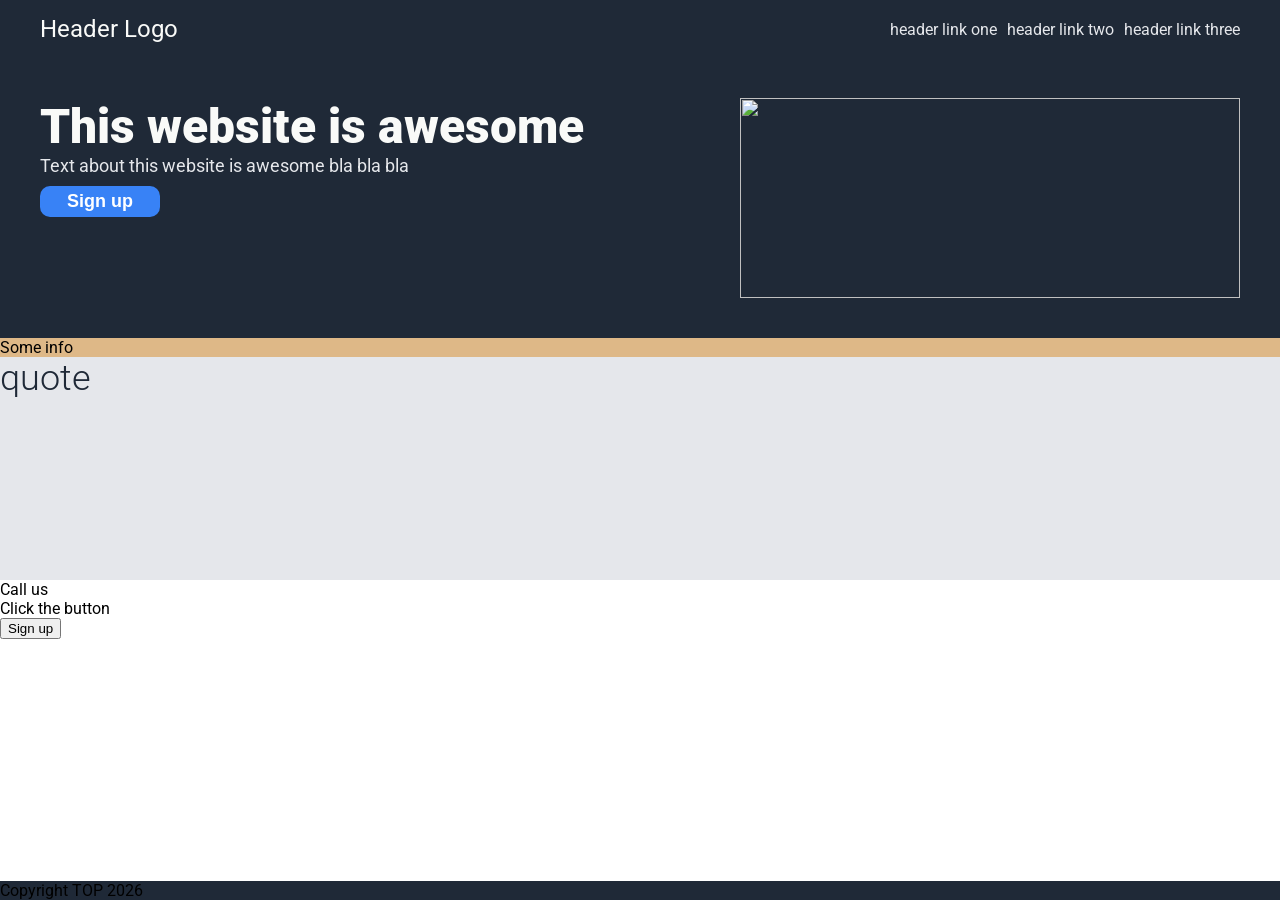
==== index.html @ 875e2248 "Set up page structure, designed header" ====
<!DOCTYPE html>
<html lang="en">
<head>
    <meta charset="UTF-8">
    <meta name="viewport" content="width=device-width, initial-scale=1.0">
    <title>Document</title>
    <link rel="preconnect" href="https://fonts.googleapis.com">
    <link rel="preconnect" href="https://fonts.gstatic.com" crossorigin>
    <link href="https://fonts.googleapis.com/css2?family=Roboto&display=swap" rel="stylesheet">
    <link rel="stylesheet" href="style.css"> 
</head>
<body>
    <div class="header">
        <div id="header-sub">
            <div id="header-logo">Header Logo</div>
            <div id="header-links">
                <ul>
                    <li>header link one</li>
                    <li>header link two</li>
                    <li>header link three</li>
                </ul>
            </div>
        </div>
        <div id="header-content">
            <div id="header-info">
                <div id="main-text">This website is awesome</div>
                <div id="secondary-text">Text about this website is awesome bla bla bla</div>
                <button id="header-signup-button">Sign up</button>
            </div>
            <img id="header-img" src="" alt="">
        </div>    
    </div>

    <div class="content">
        <div id="some-randome-info">
            <div>Some info</div>
        </div>
        <div id="quote">
            <div>quote</div>
        </div>
    </div>

    <div class="signup">
        <div id="signup-form">
            <div>Call us</div>
            <div>Click the button</div>
            <button>Sign up</button>
        </div>
    </div>

    <div class="footer">
        <div id="copyright">Copyright TOP 2026</div>
    </div>
</body>

</html>
---- style.css ----
body {
    display: flex;
    flex-direction: column;
    background-color: burlywood;
    height: 100vh;
    margin: 0;
    font-family: "Roboto", sans-serif;
}

.header {
    display: flex;
    flex: 1;
    background-color: #1f2937;
    flex-direction: column;
    color: #e5e7eb;
}

#header-sub {
    display: flex;
    margin: 15px 40px;
}

#header-sub #header-logo {
    font-size: 24px;
    color: #f9faf8;

}

#header-sub #header-links {
    align-content: center;

    margin-left: auto;
}
#header-sub ul {
    text-decoration: none;
    list-style: none;
    display: flex;
    gap: 10px;
    margin: 0px;
    
}

#header-content {
    display: flex;
    margin: 40px;
    justify-content: space-between;
}

#header-content #header-info {
    margin: 0;
}

#main-text {
    font-size: 48px;
    color: #f9faf8;
    font-weight: 900;
}

#secondary-text {
    color: #e5e7eb;
    font-size: 18px;
}

#header-signup-button {
    background-color: #3882f6;
    color: white;
    padding: 5px;
    margin: 10px 0px;
    width: 120px;
    border-radius: 10px;
    border-style: none;
    font-size: large;
    font-weight: bold;
}
#header-img {
    width: 500px;
    height: 200px;
}


.content {
    display: flex;
    flex-direction: column;
    flex: 1;
}

#quote {
    flex: 1;
    background-color: #e5e7eb;
    font-weight: 300;
    font-size: 36px;
    color: #1f2937;
}
.signup {
    flex-grow: 1;
    background-color: white;
}
.footer {

    background-color: #1f2937;
}
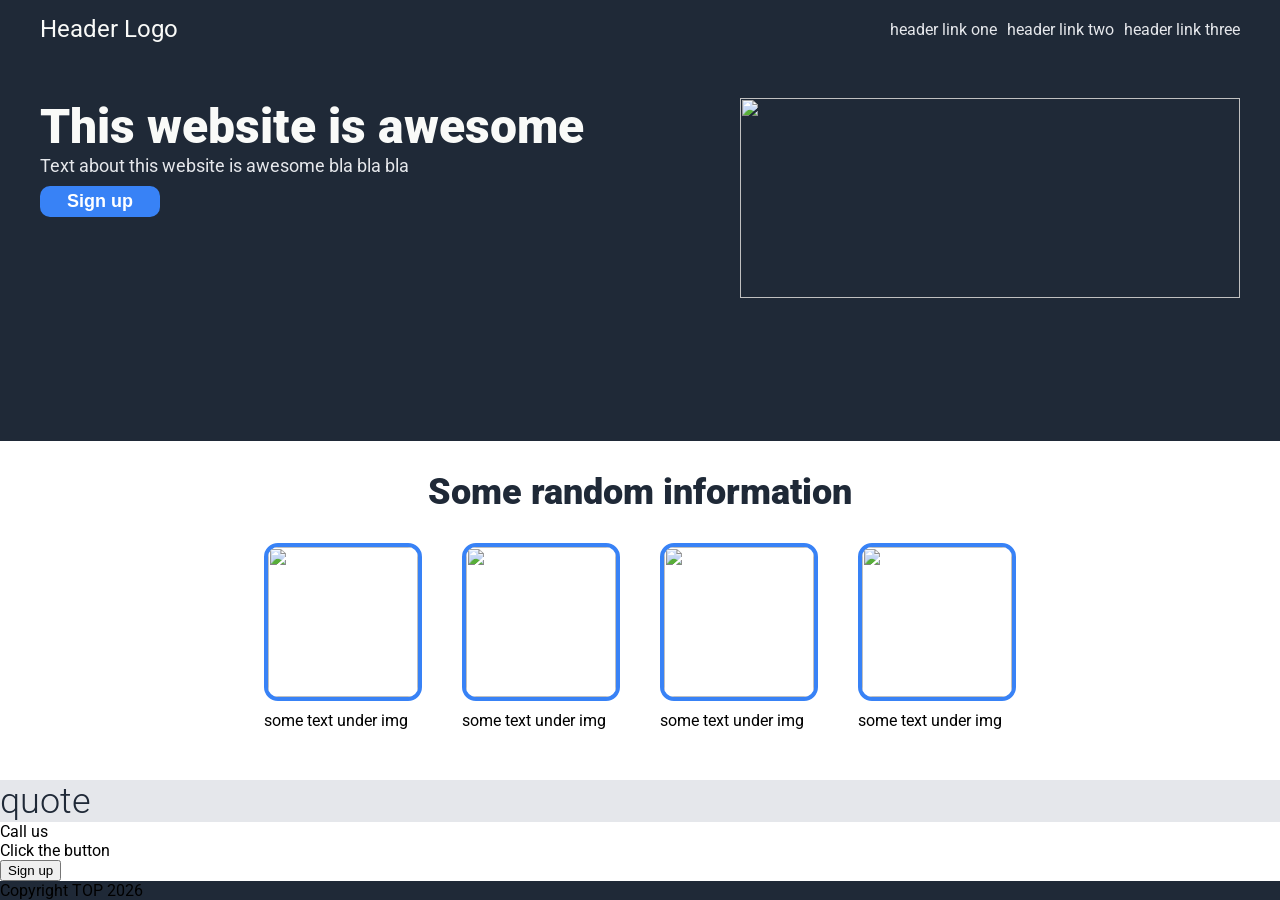
==== commit 47936335: "Designed content container" ====
--- a/index.html
+++ b/index.html
@@ -32,25 +32,44 @@
     </div>
 
     <div class="content">
-        <div id="some-randome-info">
-            <div>Some info</div>
+        <div id="some-info">
+            <div id="content-header-text">Some random information</div>
+            <div id="images">
+                <div id="img-1">
+                    <img class="content-img" src="" alt="">
+                    <div id="img-text">some text under img</div>
+                </div>
+                <div id="img-2">
+                    <img class="content-img" src="" alt="">
+                    <div id="img-text">some text under img</div>
+                </div>
+                <div id="img-3">
+                    <img class="content-img" src="" alt="">  
+                    <div id="img-text">some text under img</div>
+                </div>
+                <div id="img-4">
+                    <img class="content-img" src="" alt="">
+                    <div id="img-text">some text under img</div>
+                </div>  
+
+            </div>
         </div>
+
         <div id="quote">
             <div>quote</div>
         </div>
-    </div>
-
-    <div class="signup">
-        <div id="signup-form">
+    
+        <div id="sign-up">
             <div>Call us</div>
             <div>Click the button</div>
-            <button>Sign up</button>
+            <button id="sign-up-btn">Sign up</button>
         </div>
     </div>
 
     <div class="footer">
         <div id="copyright">Copyright TOP 2026</div>
     </div>
+
 </body>
 
 </html>
--- a/style.css
+++ b/style.css
@@ -1,11 +1,12 @@
 body {
     display: flex;
     flex-direction: column;
-    background-color: burlywood;
     height: 100vh;
     margin: 0;
     font-family: "Roboto", sans-serif;
 }
+
+/* Header */
 
 .header {
     display: flex;
@@ -77,6 +78,7 @@
     height: 200px;
 }
 
+/* Content */
 
 .content {
     display: flex;
@@ -84,17 +86,55 @@
     flex: 1;
 }
 
+#some-info {
+    flex: 1;
+    display: flex;
+    flex-direction: column;
+    align-items: center;
+}
+
+#content-header-text {
+    font-size: 36px;
+    font-weight: 900;
+    color: #1f2937;
+    margin: 30px;
+}
+
+#images {
+    display: flex;
+    gap: 40px;
+    margin-bottom: 50px;
+}
+
+#img-text {
+    margin-top: 10px;
+}
+
+.content-img {
+    width: 150px;
+    height: 150px;
+    border: 4px solid #3882f6;
+    border-radius: 14px;
+}
+
+
 #quote {
     flex: 1;
     background-color: #e5e7eb;
     font-weight: 300;
     font-size: 36px;
     color: #1f2937;
+    
 }
-.signup {
+#sign-up {
     flex-grow: 1;
     background-color: white;
 }
+
+
+
+/* Footer  */
+
 .footer {
 
     background-color: #1f2937;
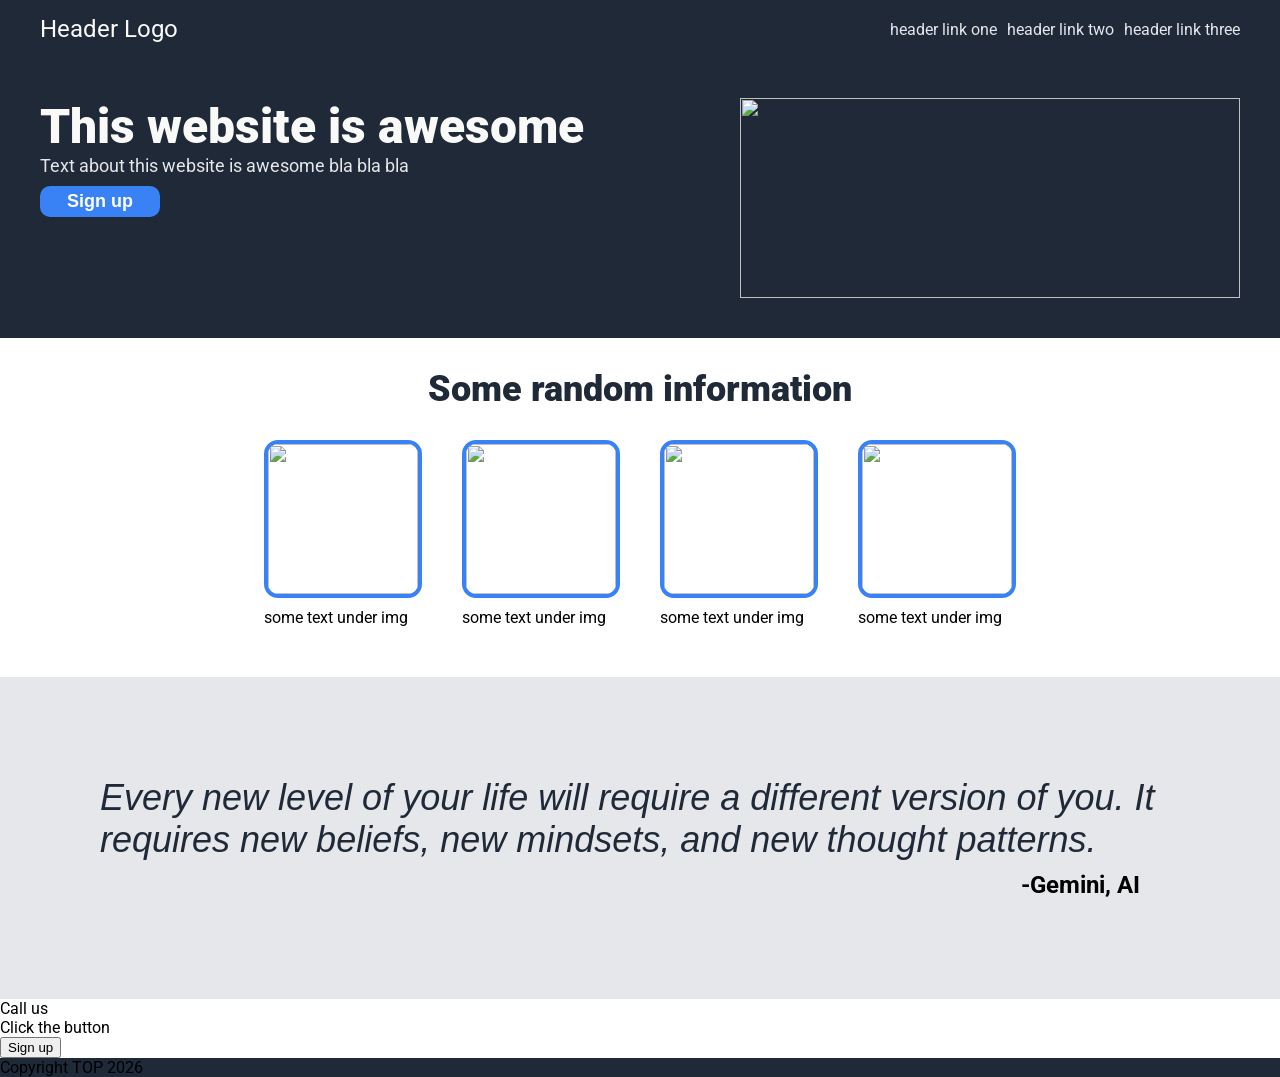
==== commit d188f0df: "Add design for quote container" ====
--- a/index.html
+++ b/index.html
@@ -56,7 +56,8 @@
         </div>
 
         <div id="quote">
-            <div>quote</div>
+            <div id="quote-text">Every new level of your life will require a different version of you. It requires new beliefs, new mindsets, and new thought patterns.</div>
+            <div id="quote-author">-Gemini, AI</div>
         </div>
     
         <div id="sign-up">
--- a/style.css
+++ b/style.css
@@ -117,15 +117,30 @@
     border-radius: 14px;
 }
 
-
 #quote {
     flex: 1;
+    display: flex;
+    flex-direction: column;
     background-color: #e5e7eb;
+    padding: 100px;
+    
+}
+
+#quote-text {
+    font-style: italic;
     font-weight: 300;
     font-size: 36px;
     color: #1f2937;
-    
+
 }
+
+#quote-author {
+    font-weight: bold;
+    align-self: flex-end;
+    margin: 10px 40px 0px 40px;
+    font-size: 24px;
+}
+
 #sign-up {
     flex-grow: 1;
     background-color: white;
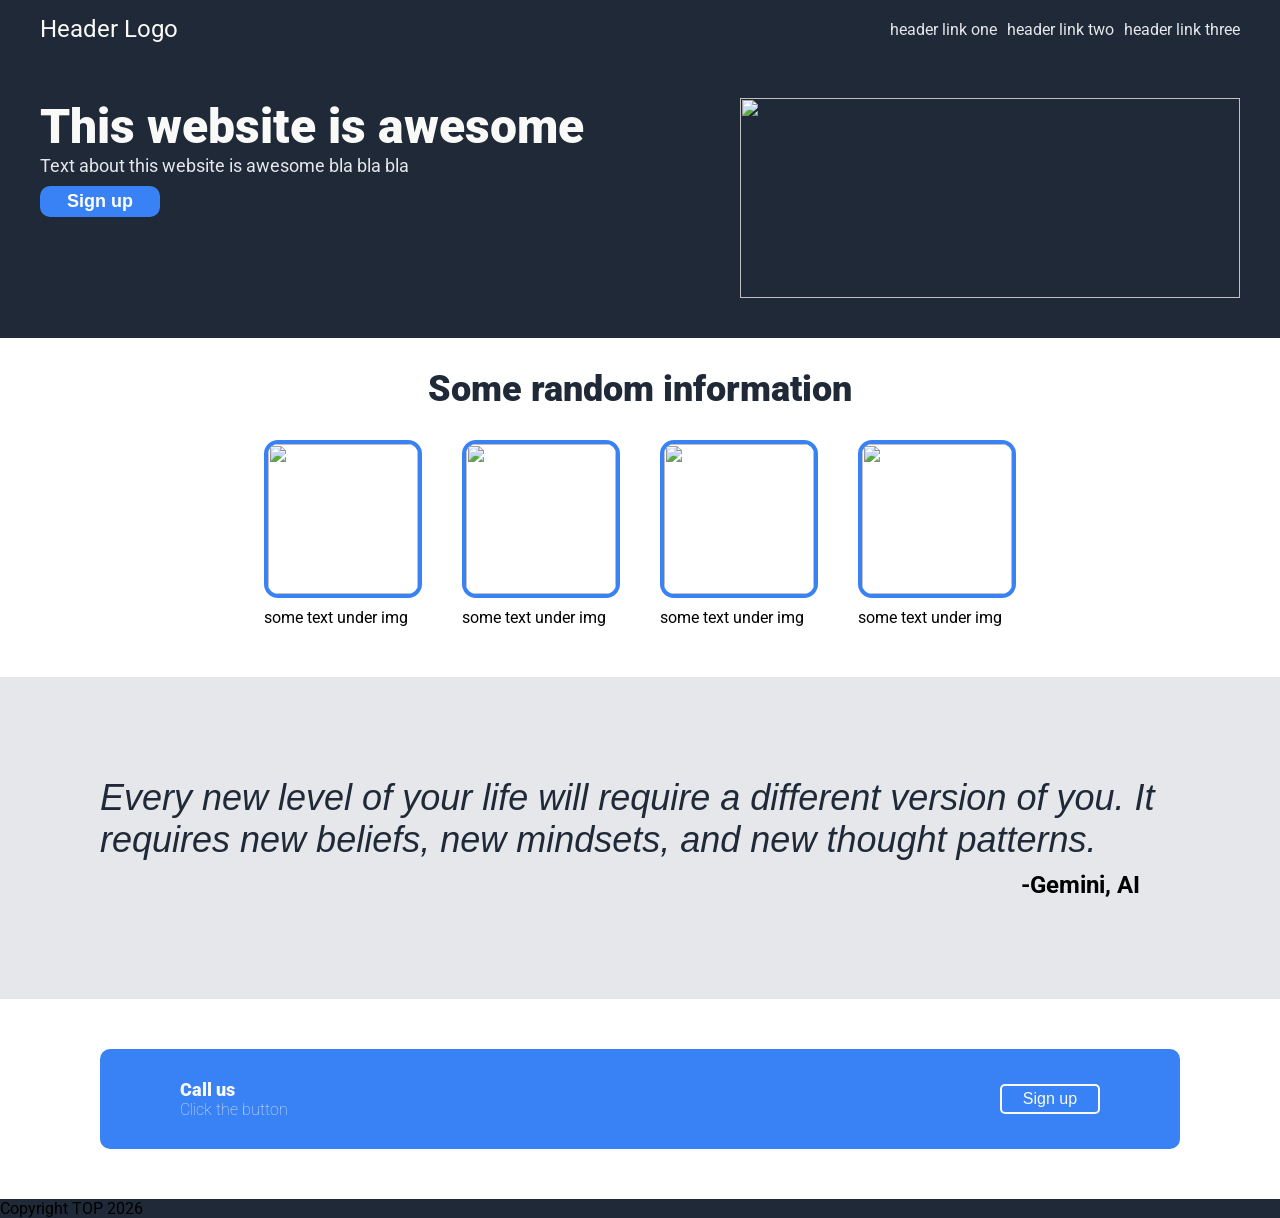
==== commit e119ca0c: "Add design for sign up container" ====
--- a/index.html
+++ b/index.html
@@ -61,8 +61,10 @@
         </div>
     
         <div id="sign-up">
-            <div>Call us</div>
-            <div>Click the button</div>
+            <div>
+                <div id="main-sign-up-text">Call us</div>
+                <div id="secondary-sign-up-text">Click the button</div>
+            </div>
             <button id="sign-up-btn">Sign up</button>
         </div>
     </div>
--- a/style.css
+++ b/style.css
@@ -10,7 +10,7 @@
 
 .header {
     display: flex;
-    flex: 1;
+
     background-color: #1f2937;
     flex-direction: column;
     color: #e5e7eb;
@@ -83,11 +83,10 @@
 .content {
     display: flex;
     flex-direction: column;
-    flex: 1;
 }
 
 #some-info {
-    flex: 1;
+
     display: flex;
     flex-direction: column;
     align-items: center;
@@ -118,7 +117,6 @@
 }
 
 #quote {
-    flex: 1;
     display: flex;
     flex-direction: column;
     background-color: #e5e7eb;
@@ -131,7 +129,7 @@
     font-weight: 300;
     font-size: 36px;
     color: #1f2937;
-
+    
 }
 
 #quote-author {
@@ -142,11 +140,38 @@
 }
 
 #sign-up {
-    flex-grow: 1;
-    background-color: white;
+    display: flex;
+    background-color: #3882f6;
+    margin: 50px 100px;
+    padding: 30px 80px;
+    border-radius: 10px;
 }
 
+#main-sign-up-text {
+    color: #f9faf8;
+    font-weight: 900;
+    font-size: large;
+}
 
+#secondary-sign-up-text {
+    color: #e5e7eb;
+    font-size: medium;
+    font-weight: 100;
+}
+
+#sign-up-btn {
+    margin-left: auto;
+    align-self: center;
+    background-color: #3882f6;
+    color: #f9faf8;
+    border-style: none;
+    border: 2px solid #f9faf8;
+    border-radius: 5px;
+    height: 30px;
+    width: 100px;
+    font-size: medium;
+    
+}
 
 /* Footer  */
 
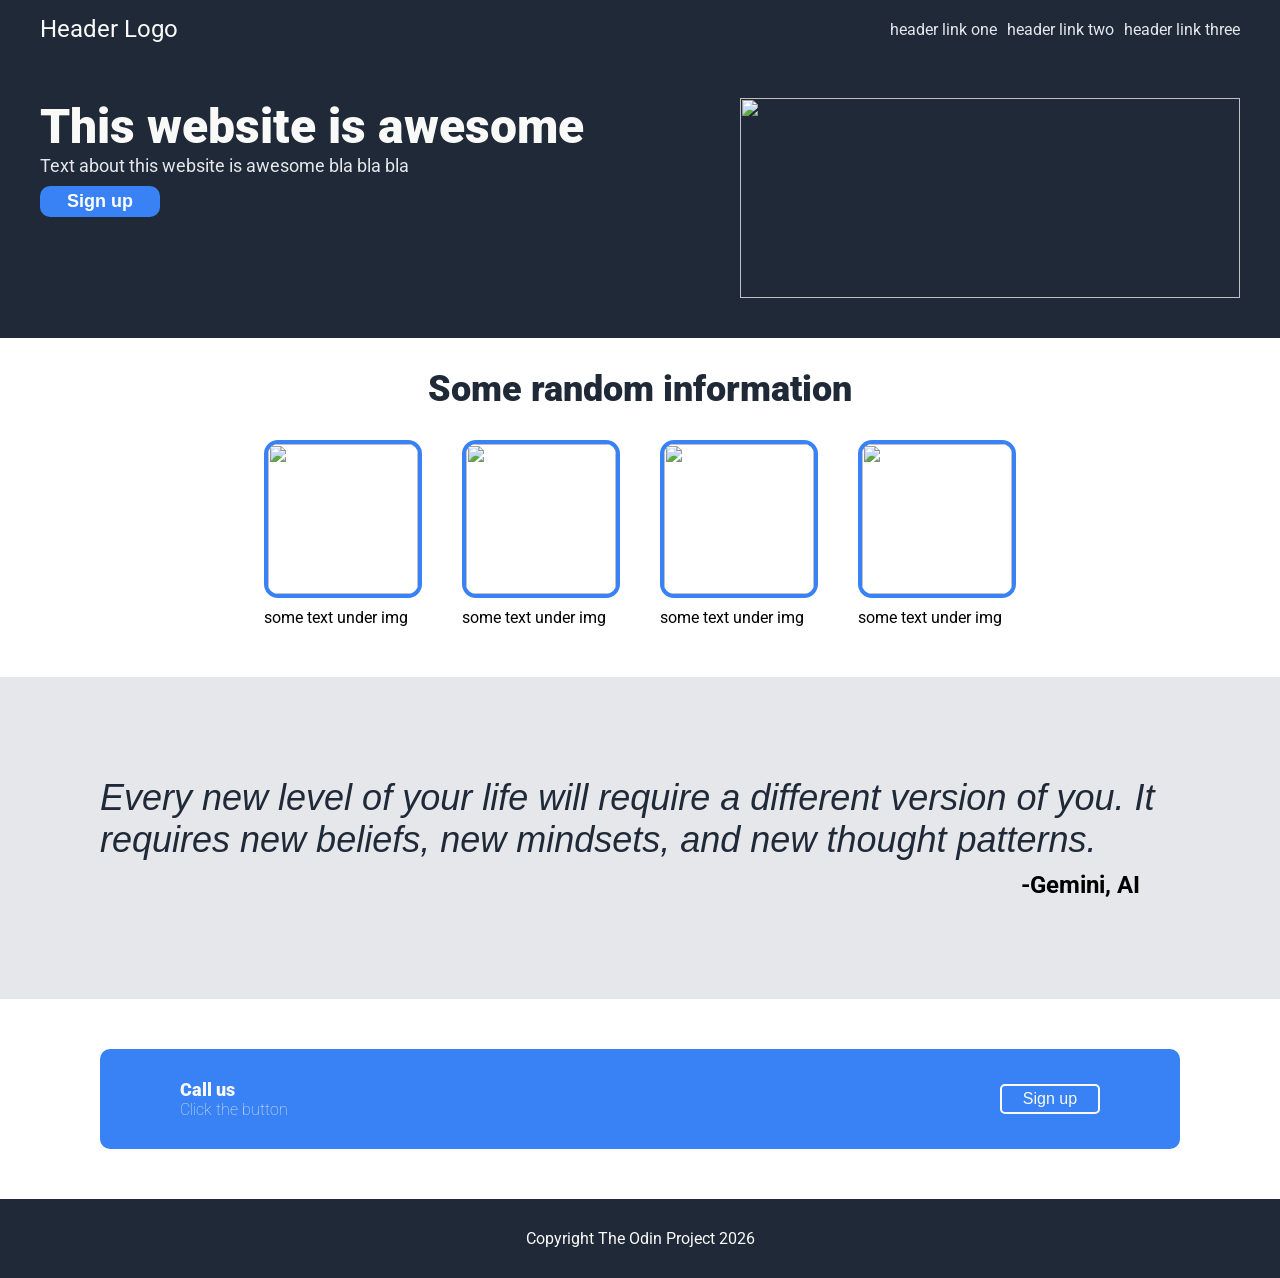
==== commit 125e5f2f: "Designed footer, project is done Will think of some design idea tomorrow" ====
--- a/index.html
+++ b/index.html
@@ -70,7 +70,7 @@
     </div>
 
     <div class="footer">
-        <div id="copyright">Copyright TOP 2026</div>
+        <div id="copyright">Copyright The Odin Project 2026</div>
     </div>
 
 </body>
--- a/style.css
+++ b/style.css
@@ -4,6 +4,8 @@
     height: 100vh;
     margin: 0;
     font-family: "Roboto", sans-serif;
+
+
 }
 
 /* Header */
@@ -82,7 +84,9 @@
 
 .content {
     display: flex;
+    flex: 1;
     flex-direction: column;
+    justify-content: space-evenly;
 }
 
 #some-info {
@@ -178,4 +182,7 @@
 .footer {
 
     background-color: #1f2937;
+    padding: 30px;
+    text-align: center;
+    color: #f9faf8;
 }
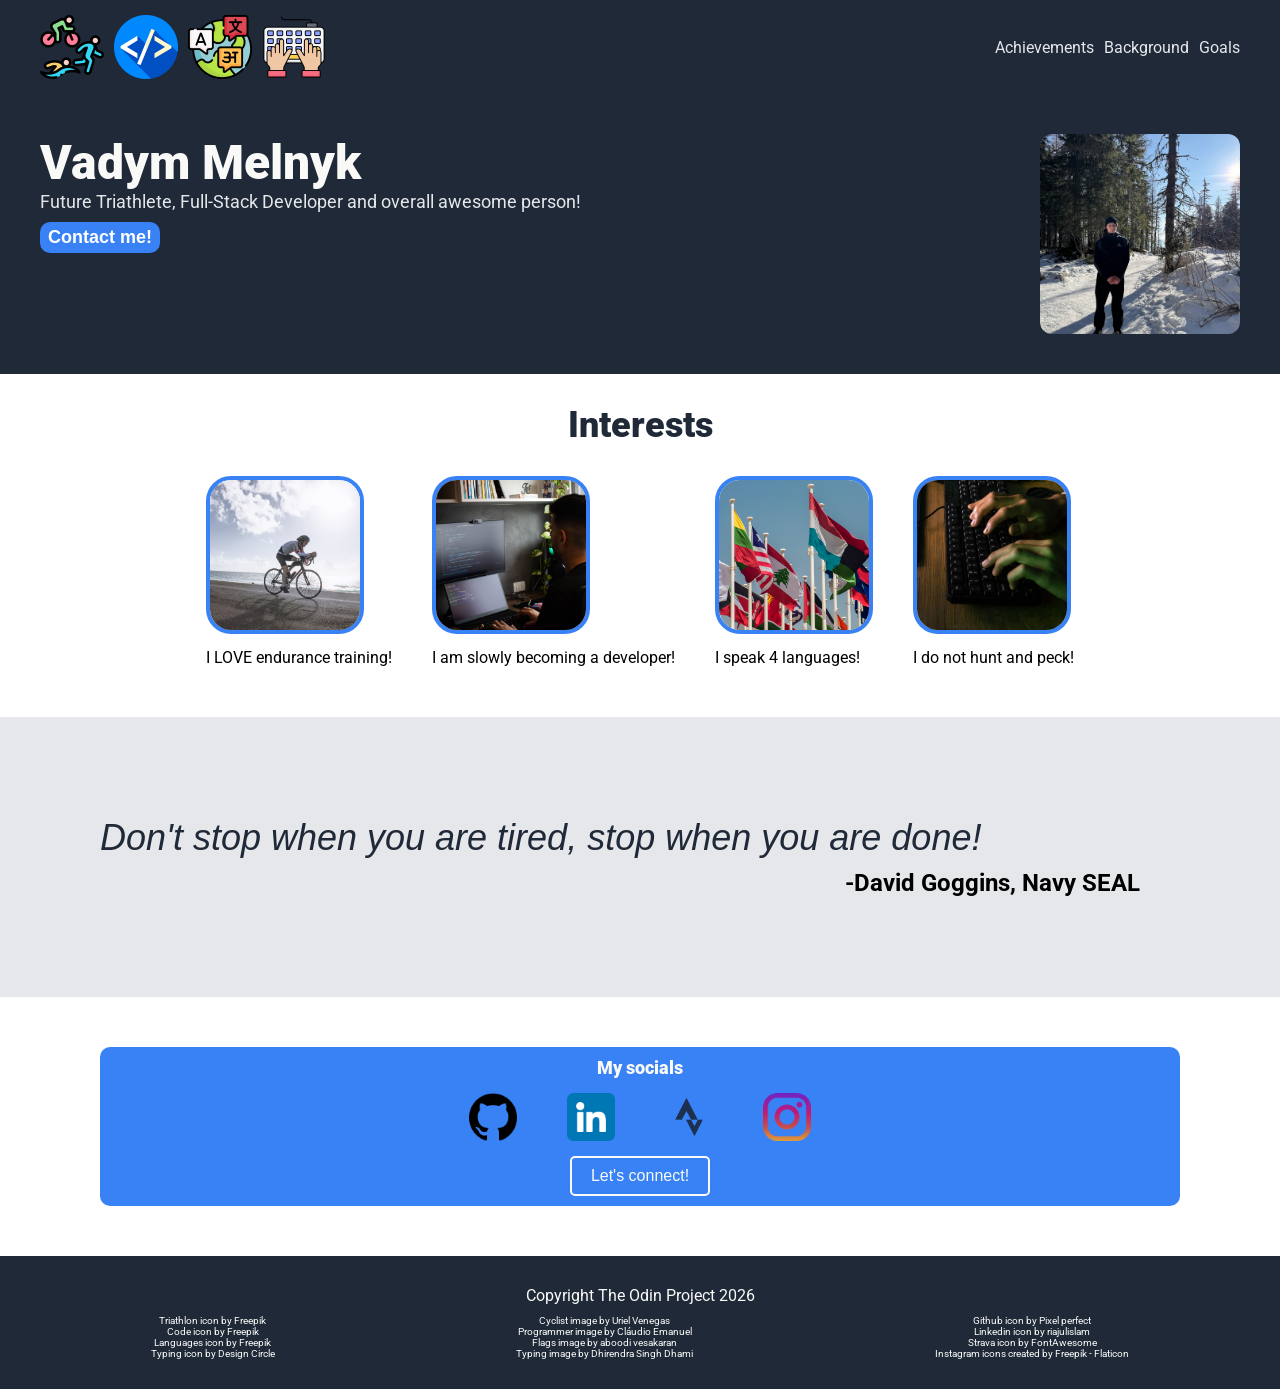
==== commit 51ee88dc: "Designed the page" ====
--- a/index.html
+++ b/index.html
@@ -12,65 +12,98 @@
 <body>
     <div class="header">
         <div id="header-sub">
-            <div id="header-logo">Header Logo</div>
+            <div id="header-logo">
+                <img id="header-logo" src="images/triathlon1.png" alt="triathlon">
+                <img id="header-logo" src="images/code1.png" alt="code">
+                <img id="header-logo" src="images/language1.png" alt="language">
+                <img id="header-logo" src="images/typing1.png" alt="typing">   
+            </div>
             <div id="header-links">
                 <ul>
-                    <li>header link one</li>
-                    <li>header link two</li>
-                    <li>header link three</li>
+                    <li>Achievements</li>
+                    <li>Background</li>
+                    <li>Goals</li>
                 </ul>
             </div>
         </div>
         <div id="header-content">
             <div id="header-info">
-                <div id="main-text">This website is awesome</div>
-                <div id="secondary-text">Text about this website is awesome bla bla bla</div>
-                <button id="header-signup-button">Sign up</button>
+                <div id="main-text">Vadym Melnyk</div>
+                <div id="secondary-text">Future Triathlete, Full-Stack Developer and overall awesome person!</div>
+                <button id="header-signup-button">Contact me!</button>
             </div>
-            <img id="header-img" src="" alt="">
+            <img id="header-img" src="images/Me.jpg" alt="Developer photo">
         </div>    
     </div>
 
     <div class="content">
         <div id="some-info">
-            <div id="content-header-text">Some random information</div>
+            <div id="content-header-text">Interests</div>
             <div id="images">
                 <div id="img-1">
-                    <img class="content-img" src="" alt="">
-                    <div id="img-text">some text under img</div>
+                    <img class="content-img" src="images/cyclist.jpg" alt="cyclist">
+                    <div id="img-text">I LOVE endurance training!</div>
                 </div>
                 <div id="img-2">
-                    <img class="content-img" src="" alt="">
-                    <div id="img-text">some text under img</div>
+                    <img class="content-img" src="images/programmer.jpg" alt="programmer">
+                    <div id="img-text">I am slowly becoming a developer!</div>
                 </div>
                 <div id="img-3">
-                    <img class="content-img" src="" alt="">  
-                    <div id="img-text">some text under img</div>
+                    <img class="content-img" src="images/flags.jpg" alt="country flags">  
+                    <div id="img-text">I speak 4 languages!</div>
                 </div>
                 <div id="img-4">
-                    <img class="content-img" src="" alt="">
-                    <div id="img-text">some text under img</div>
+                    <img class="content-img" src="images/typing.jpg" alt="keyboard typing">
+                    <div id="img-text">I do not hunt and peck!</div>
                 </div>  
 
             </div>
         </div>
 
         <div id="quote">
-            <div id="quote-text">Every new level of your life will require a different version of you. It requires new beliefs, new mindsets, and new thought patterns.</div>
-            <div id="quote-author">-Gemini, AI</div>
+            <div id="quote-text">Don't stop when you are tired, stop when you are done!</div>
+            <div id="quote-author">-David Goggins, Navy SEAL</div>
         </div>
     
         <div id="sign-up">
-            <div>
-                <div id="main-sign-up-text">Call us</div>
-                <div id="secondary-sign-up-text">Click the button</div>
+            <div id="main-sign-up-text">My socials</div>
+            <div id="container-socials">
+                <div id="socials-icons">
+                    <img id="socials" src="images/github.png" alt="github icon">
+                    <img id="socials" src="images/linkedin.png" alt="linkedin icon">
+                    <img id="socials" src="images/strava.png" alt="strava icon">
+                    <img id="socials" src="images/instagram.png" alt="instagram icon">
+                </div>
+                
             </div>
-            <button id="sign-up-btn">Sign up</button>
+            <button id="sign-up-btn">Let's connect!</button>
         </div>
     </div>
 
     <div class="footer">
         <div id="copyright">Copyright The Odin Project 2026</div>
+        <div id="icons-img">
+            <div id="copyright-icons">
+                <a id="icon" href="https://www.flaticon.com/free-icons/triathlon"
+                title="triathlon icons">Triathlon icon by Freepik
+                </a>
+                <a id="icon" href="https://www.flaticon.com/free-icons/code" title="code icons">Code icon by Freepik</a>
+                <a id="icon" href="https://www.flaticon.com/free-icons/languages" title="languages icons">Languages icon by Freepik</a>
+                <a id="icon" href="https://www.flaticon.com/free-icons/typing" title="typing icons">Typing icon by Design Circle</a>
+            </div>
+            <div id="copyright-img">
+                <a href="https://www.pexels.com/@uriel-venegas-176524868/">Cyclist image by Uriel Venegas</a>
+                <a href="https://www.pexels.com/@claudio-emanuel-709239809/">Programmer image by Cláudio Emanuel</a>
+                <a href="https://www.pexels.com/@aboodi/">Flags image by aboodi vesakaran</a>
+                <a href="https://www.pexels.com/@dhiren/">Typing image by Dhirendra Singh Dhami</a>
+            </div>
+            <div id="socials-img">
+                <a href="https://www.flaticon.com/free-icons/github" title="github icons">Github icon by Pixel perfect</a>
+                <a href="https://www.flaticon.com/free-icons/linkedin" title="linkedin icons">Linkedin icon by riajulislam</a>
+                <a href="https://fontawesome.com/icons/brands/solid/strava">Strava icon by FontAwesome</a>
+                <a href="https://www.flaticon.com/free-icons/instagram" title="instagram icons">Instagram icons created by Freepik - Flaticon</a>
+            </div>
+        </div>
     </div>
 
 </body>
--- a/style.css
+++ b/style.css
@@ -23,10 +23,22 @@
     margin: 15px 40px;
 }
 
-#header-sub #header-logo {
-    font-size: 24px;
-    color: #f9faf8;
-
+#header-logo {
+    display: flex;
+    gap: 10px;
+
+}
+
+img#header-logo {
+    width: 64px;
+    height: 64px;
+}
+
+img#header-img {
+    width: 200px;
+    height: 200px;
+    object-fit: cover;
+    border-radius: 12px;
 }
 
 #header-sub #header-links {
@@ -117,7 +129,8 @@
     width: 150px;
     height: 150px;
     border: 4px solid #3882f6;
-    border-radius: 14px;
+    border-radius: 25px;
+    object-fit: cover;
 }
 
 #quote {
@@ -147,8 +160,11 @@
     display: flex;
     background-color: #3882f6;
     margin: 50px 100px;
-    padding: 30px 80px;
+    padding: 10px 80px;
     border-radius: 10px;
+    flex-direction: column;
+    align-items: center;
+    gap: 15px;
 }
 
 #main-sign-up-text {
@@ -157,32 +173,69 @@
     font-size: large;
 }
 
-#secondary-sign-up-text {
-    color: #e5e7eb;
-    font-size: medium;
-    font-weight: 100;
+
+
+#socials-icons {
+    display: flex;
+    gap: 50px;
+
+}
+
+img#socials {
+    width: 48px;
+    height: 48px;
 }
 
 #sign-up-btn {
-    margin-left: auto;
     align-self: center;
     background-color: #3882f6;
     color: #f9faf8;
     border-style: none;
     border: 2px solid #f9faf8;
     border-radius: 5px;
-    height: 30px;
-    width: 100px;
+    height: 40px;
+    width: 140px;
     font-size: medium;
-    
 }
 
 /* Footer  */
 
 .footer {
-
+    display: flex;
+    flex-direction: column;
     background-color: #1f2937;
     padding: 30px;
     text-align: center;
-    color: #f9faf8;
+
+    color: #f9faf8;
+}
+
+#icons-img {
+    display: flex;
+    justify-content: space-around;
+
+    font-size: x-small;
+}
+#copyright {
+    margin-bottom: 10px;
+}
+div#copyright-icons {
+    display: flex;
+    flex-direction: column;
+}
+
+div#copyright-img {
+    display: flex;
+    flex-direction: column;
+}
+
+div#socials-img {
+    display: flex;
+    flex-direction: column;
+}
+
+a {
+    color: #f9faf8;
+    text-decoration: none;
+    
 }
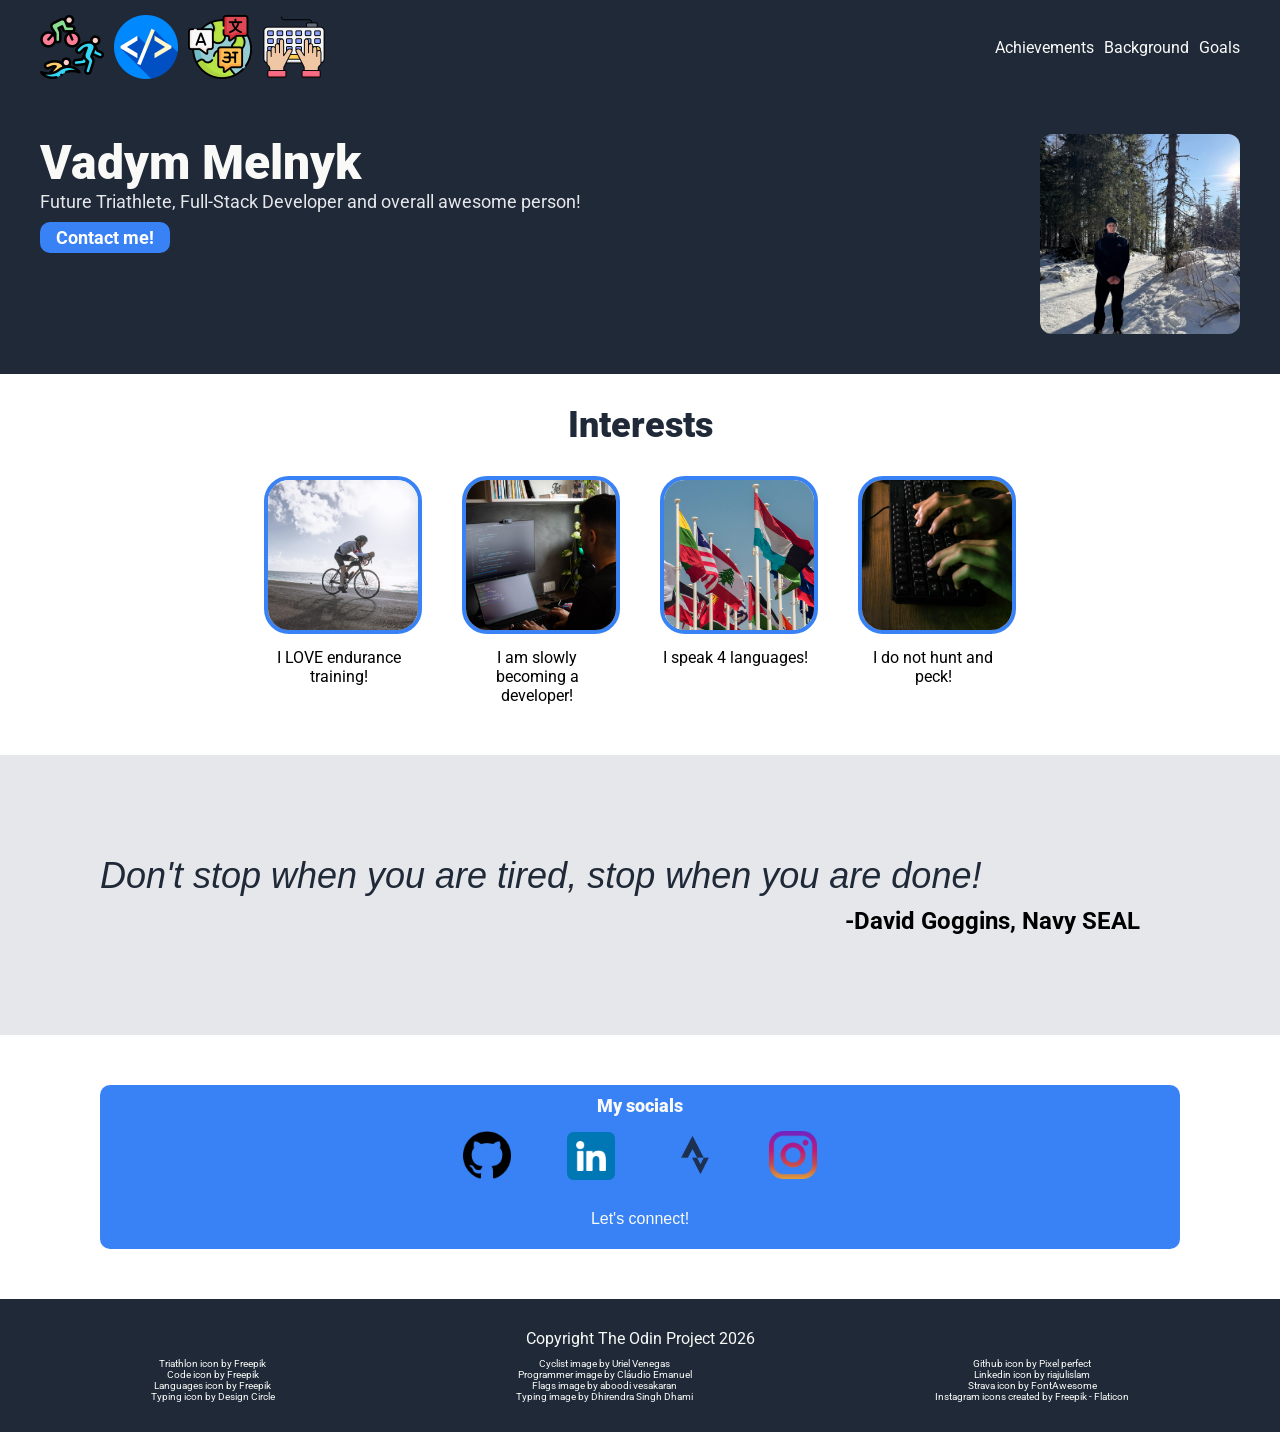
==== commit db4f5bcc: "Small corrections Add links to the socials, create achievements, background and goals pages, other m" ====
--- a/index.html
+++ b/index.html
@@ -20,9 +20,11 @@
             </div>
             <div id="header-links">
                 <ul>
-                    <li>Achievements</li>
-                    <li>Background</li>
-                    <li>Goals</li>
+                    <a href="achievements.html"><li>Achievements</li></a>
+                    <a href="background.html"><li>Background</li>
+                    </a>
+                    <a href="goals.html"><li>Goals</li>
+                    </a>
                 </ul>
             </div>
         </div>
@@ -30,7 +32,9 @@
             <div id="header-info">
                 <div id="main-text">Vadym Melnyk</div>
                 <div id="secondary-text">Future Triathlete, Full-Stack Developer and overall awesome person!</div>
-                <button id="header-signup-button">Contact me!</button>
+                <a href="#contact-information" id="header-signup-button">
+                    Contact me!
+                </a>
             </div>
             <img id="header-img" src="images/Me.jpg" alt="Developer photo">
         </div>    
@@ -65,19 +69,29 @@
             <div id="quote-author">-David Goggins, Navy SEAL</div>
         </div>
     
-        <div id="sign-up">
-            <div id="main-sign-up-text">My socials</div>
-            <div id="container-socials">
-                <div id="socials-icons">
-                    <img id="socials" src="images/github.png" alt="github icon">
-                    <img id="socials" src="images/linkedin.png" alt="linkedin icon">
-                    <img id="socials" src="images/strava.png" alt="strava icon">
-                    <img id="socials" src="images/instagram.png" alt="instagram icon">
+        <section id="contact-information">
+            <div id="sign-up">
+                <div id="main-sign-up-text">My socials</div>
+                <div id="container-socials">
+                    <div id="socials-icons">
+                        <a href="https://github.com/melnyk01">
+                            <img id="socials" src="images/github.png" alt="github icon">
+                        </a>
+                        <button id="linked-in-button">
+                            <img id="socials" src="images/linkedin.png" alt="linkedin icon">
+                        </button>
+                        <a href="https://www.strava.com/athletes/161361490">
+                            <img id="socials" src="images/strava.png" alt="strava icon">
+                        </a>
+                        <a href="https://www.instagram.com/me.lnyk/">
+                            <img id="socials" src="images/instagram.png" alt="instagram icon">
+                        </a>
+                    </div>
+                    
                 </div>
-                
+                <button id="sign-up-btn">Let's connect!</button>
             </div>
-            <button id="sign-up-btn">Let's connect!</button>
-        </div>
+        </section>    
     </div>
 
     <div class="footer">
@@ -106,6 +120,8 @@
         </div>
     </div>
 
+
+    <script src="javascript.js"></script>
 </body>
 
 </html>
--- a/style.css
+++ b/style.css
@@ -1,3 +1,7 @@
+html {
+    scroll-behavior: smooth;
+}
+
 body {
     display: flex;
     flex-direction: column;
@@ -8,6 +12,25 @@
 
 }
 
+body#to-be-done {
+    background-color: #1f2937;
+    display: flex;
+    align-items: center;
+    justify-content: center;
+}
+
+div#to-be-done {
+    color: #e5e7eb;
+    font-size: 54px;
+}
+
+a#to-be-done {
+    display: block;
+    padding: 10px;
+    color: #b1b1b1;
+    font-size: 32px;
+}
+/* Main page */
 /* Header */
 
 .header {
@@ -77,6 +100,7 @@
 }
 
 #header-signup-button {
+    display: block;
     background-color: #3882f6;
     color: white;
     padding: 5px;
@@ -86,6 +110,7 @@
     border-style: none;
     font-size: large;
     font-weight: bold;
+    text-align: center;
 }
 #header-img {
     width: 500px;
@@ -123,6 +148,8 @@
 
 #img-text {
     margin-top: 10px;
+    width: 150px;
+    text-align: center;
 }
 
 .content-img {
@@ -186,12 +213,17 @@
     height: 48px;
 }
 
+#linked-in-button {
+    background-color: #3882f6;
+    border-style: none;
+    cursor: pointer;
+}
 #sign-up-btn {
     align-self: center;
     background-color: #3882f6;
     color: #f9faf8;
     border-style: none;
-    border: 2px solid #f9faf8;
+    /* border: 2px solid #f9faf8; */
     border-radius: 5px;
     height: 40px;
     width: 140px;
@@ -206,7 +238,6 @@
     background-color: #1f2937;
     padding: 30px;
     text-align: center;
-
     color: #f9faf8;
 }
 
